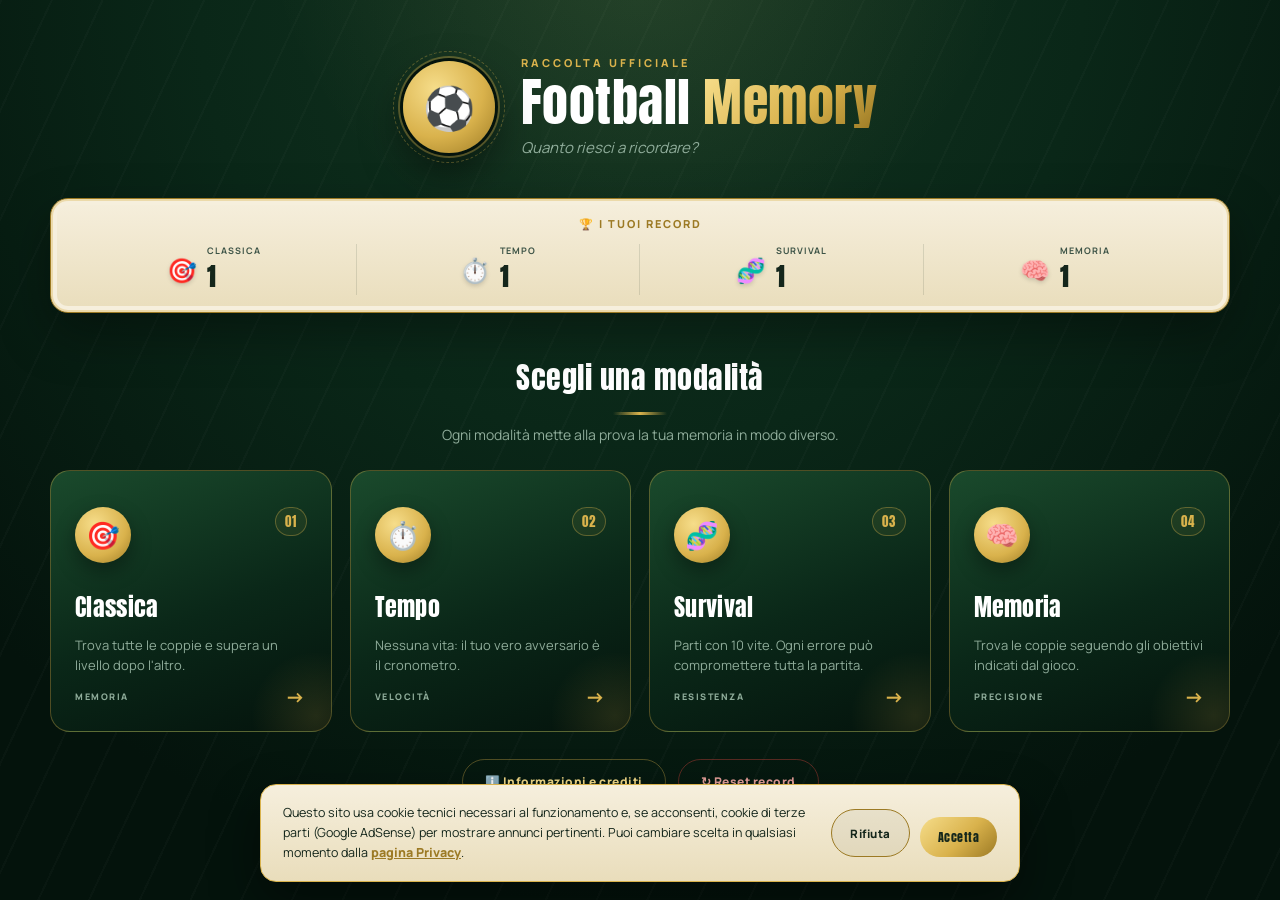
==== index.html @ 250397c4 "Add files via upload" ====
<!DOCTYPE html>
<html lang="it">

<head>

    <meta charset="UTF-8">

    <meta
        name="viewport"
        content="width=device-width, initial-scale=1.0"
    >

    <title>Football Memory</title>

    <link rel="preconnect" href="https://fonts.googleapis.com">
    <link rel="preconnect" href="https://fonts.gstatic.com" crossorigin>
    <link
        href="https://fonts.googleapis.com/css2?family=Anton&family=Manrope:wght@500;700;800&display=swap"
        rel="stylesheet"
    >

    <link
        rel="stylesheet"
        href="style.css"
    >

    <script async src="https://pagead2.googlesyndication.com/pagead/js/adsbygoogle.js?client=ca-pub-7676236050925365"
     crossorigin="anonymous"></script>

</head>


<body>


<!-- =========================
     HOME
========================= -->

<main id="home">

    <section class="home-container">


        <div class="game-logo">

            <div class="logo-ball">
                ⚽
            </div>

            <div>

                <span class="eyebrow">
                    Raccolta ufficiale
                </span>

                <h1>
                    Football
                    <span>Memory</span>
                </h1>

                <p>
                    Quanto riesci a ricordare?
                </p>

            </div>

        </div>


        <!-- RECORD -->

        <div class="records-panel">

            <div class="records-title">
                🏆 I TUOI RECORD
            </div>


            <div class="records-row">

                <div class="record-item">

                    <span>🎯</span>

                    <div>
                        <small>CLASSICA</small>
                        <strong id="classicRecord">1</strong>
                    </div>

                </div>


                <div class="record-item">

                    <span>⏱️</span>

                    <div>
                        <small>TEMPO</small>
                        <strong id="timeRecord">1</strong>
                    </div>

                </div>


                <div class="record-item">

                    <span>🧬</span>

                    <div>
                        <small>SURVIVAL</small>
                        <strong id="survivalRecord">1</strong>
                    </div>

                </div>


                <div class="record-item">

                    <span>🧠</span>

                    <div>
                        <small>MEMORIA</small>
                        <strong id="memoryRecord">1</strong>
                    </div>

                </div>

            </div>

        </div>


        <!-- MODALITÀ -->

        <div class="section-heading">

            <h2>
                Scegli una modalità
            </h2>

            <p>
                Ogni modalità mette alla prova la tua memoria in modo diverso.
            </p>

        </div>


        <div class="modes-grid">


            <button
                class="mode-card"
                data-mode="classic"
            >

                <div class="mode-card-top">

                    <div class="mode-icon">
                        🎯
                    </div>

                    <span>
                        01
                    </span>

                </div>

                <h3>
                    Classica
                </h3>

                <p>
                    Trova tutte le coppie e supera un livello dopo l'altro.
                </p>

                <div class="mode-card-bottom">

                    <span>
                        MEMORIA
                    </span>

                    <span>
                        →
                    </span>

                </div>

            </button>


            <button
                class="mode-card"
                data-mode="time"
            >

                <div class="mode-card-top">

                    <div class="mode-icon">
                        ⏱️
                    </div>

                    <span>
                        02
                    </span>

                </div>

                <h3>
                    Tempo
                </h3>

                <p>
                    Nessuna vita: il tuo vero avversario è il cronometro.
                </p>

                <div class="mode-card-bottom">

                    <span>
                        VELOCITÀ
                    </span>

                    <span>
                        →
                    </span>

                </div>

            </button>


            <button
                class="mode-card"
                data-mode="survival"
            >

                <div class="mode-card-top">

                    <div class="mode-icon">
                        🧬
                    </div>

                    <span>
                        03
                    </span>

                </div>

                <h3>
                    Survival
                </h3>

                <p>
                    Parti con 10 vite. Ogni errore può compromettere tutta la partita.
                </p>

                <div class="mode-card-bottom">

                    <span>
                        RESISTENZA
                    </span>

                    <span>
                        →
                    </span>

                </div>

            </button>


            <button
                class="mode-card"
                data-mode="memory"
            >

                <div class="mode-card-top">

                    <div class="mode-icon">
                        🧠
                    </div>

                    <span>
                        04
                    </span>

                </div>

                <h3>
                    Memoria
                </h3>

                <p>
                    Trova le coppie seguendo gli obiettivi indicati dal gioco.
                </p>

                <div class="mode-card-bottom">

                    <span>
                        PRECISIONE
                    </span>

                    <span>
                        →
                    </span>

                </div>

            </button>


        </div>


        <div class="home-actions">

            <button
                id="creditsButton"
                class="secondary-button"
            >
                ℹ️ Informazioni e crediti
            </button>


            <button
                id="resetButton"
                class="secondary-button danger-button"
            >
                ↻ Reset record
            </button>

        </div>


        <div class="home-footer">

            ⚽ Football Memory
            <span>•</span>
            Allena la tua memoria
            <span>•</span>
            <a href="privacy.html">Privacy e cookie</a>

        </div>


    </section>

</main>



<!-- =========================
     GIOCO
========================= -->

<main
    id="game"
    class="hidden"
>


    <div class="game-topbar">


        <button
            id="backButton"
            class="back-button"
        >
            ← Menu
        </button>


        <div class="current-mode">

            <span id="currentModeIcon">
                🎯
            </span>

            <div>

                <small>
                    MODALITÀ
                </small>

                <strong id="currentModeName">
                    Classica
                </strong>

            </div>

        </div>


        <div class="game-level">

            <small>
                LIVELLO
            </small>

            <strong id="level">
                1
            </strong>

        </div>


        <div class="game-score">

            <small>
                PUNTEGGIO
            </small>

            <strong id="score">
                0
            </strong>

        </div>


    </div>



    <!-- INFORMAZIONI -->

    <div class="game-info">


        <div
            id="livesInfo"
            class="game-stat"
        >

            <span>
                ❤️
            </span>

            <div>

                <small>
                    VITE
                </small>

                <strong id="lives">
                    5
                </strong>

            </div>

        </div>


        <div
            id="timerInfo"
            class="game-stat"
        >

            <span>
                ⏱️
            </span>

            <div>

                <small>
                    TEMPO
                </small>

                <strong id="timer">
                    45
                </strong>

            </div>

        </div>


        <div class="game-stat">

            <span>
                🧠
            </span>

            <div>

                <small>
                    COPPIE
                </small>

                <strong>

                    <span id="pairs">
                        0
                    </span>

                    /

                    <span id="totalPairs">
                        2
                    </span>

                </strong>

            </div>

        </div>


        <div class="game-stat">

            <span>
                🔥
            </span>

            <div>

                <small>
                    COMBO
                </small>

                <strong id="combo">
                    0
                </strong>

            </div>

        </div>


    </div>



    <!-- OBIETTIVO MEMORIA -->

    <div
        id="memoryGoal"
        class="memory-goal hidden"
    >

        <span>
            🎯
        </span>

        <div>

            <small>
                PROSSIMO OBIETTIVO
            </small>

            <strong id="goalText">
                Lionel Messi
            </strong>

        </div>

    </div>



    <!-- MESSAGGIO -->

    <div id="message"></div>



    <!-- COUNTDOWN -->

    <div
        id="levelOverlay"
        class="level-countdown hidden"
    >

        <span>
            👀 Memorizza le carte
        </span>

        <strong id="memorizeTimer">
            3
        </strong>

    </div>



    <!-- TAVOLO -->

    <div id="gameBoard"></div>


</main>



<!-- =========================
     MODALE MODALITÀ
========================= -->

<div
    id="modeModal"
    class="modal hidden"
>

    <div class="modal-box">


        <button
            id="closeModal"
            class="close-button"
        >
            ×
        </button>


        <div
            id="modalIcon"
            class="modal-icon"
        >
            🎯
        </div>


        <span class="modal-label">
            MODALITÀ DI GIOCO
        </span>


        <h2 id="modalTitle">
            Modalità Classica
        </h2>


        <p id="modalDescription"></p>


        <div
            id="modalRules"
            class="modal-rules"
        ></div>


        <button
            id="modalPlay"
            class="main-button"
        >
            GIOCA →
        </button>


    </div>

</div>



<!-- =========================
     CREDITI
========================= -->

<div
    id="creditsModal"
    class="modal hidden"
>

    <div class="modal-box">


        <button
            id="closeCredits"
            class="close-button"
        >
            ×
        </button>


        <div class="modal-icon">
            ⚽
        </div>


        <span class="modal-label">
            INFORMAZIONI E CREDITI
        </span>


        <h2>
            Football Memory
        </h2>


        <p>
            Un gioco di memoria dedicato al mondo del calcio.
        </p>


        <div class="credits-list">

            <div>
                🃏
                <span>
                    Trova le coppie e supera i livelli.
                </span>
            </div>

            <div>
                🏆
                <span>
                    I record vengono salvati nel browser.
                </span>
            </div>

            <div>
                🖼️
                <span>
                    Le immagini dei calciatori provengono da Wikimedia Commons.
                </span>
            </div>

            <div>
                📜
                <span>
                    Ogni immagine deve essere utilizzata rispettando la relativa licenza.
                </span>
            </div>

        </div>


        <button
            id="closeCreditsButton"
            class="secondary-button"
        >
            CHIUDI
        </button>


        <button
            id="openPhotoCredits"
            class="secondary-button"
        >
            📋 Fonti e licenze delle foto
        </button>


    </div>

</div>



<!-- =========================
     FONTI IMMAGINI
========================= -->

<div
    id="photoCreditsModal"
    class="modal hidden"
>

    <div class="modal-box photo-credits-box">


        <button
            id="closePhotoCredits"
            class="close-button"
        >
            ×
        </button>


        <div class="modal-icon">
            🖼️
        </div>


        <span class="modal-label">
            FONTI E LICENZE
        </span>


        <h2>
            Crediti fotografici
        </h2>


        <p id="photoCreditsSummary">
            Elenco di autore e licenza per ciascuna foto utilizzata.
        </p>


        <div
            id="photoCreditsList"
            class="photo-credits-list"
        ></div>


    </div>

</div>



<!-- =========================
     GAME OVER
========================= -->

<div
    id="gameOver"
    class="modal hidden"
>

    <div class="game-over-box">


        <div class="game-over-icon">
            💀
        </div>


        <span class="game-over-label">
            PARTITA TERMINATA
        </span>


        <h2>
            GAME OVER
        </h2>


        <p>
            Sei arrivato al livello
        </p>


        <strong id="finalLevel">
            1
        </strong>


        <div class="final-stats">

            <div>

                <span>
                    ⭐ Punteggio
                </span>

                <strong id="finalScore">
                    0
                </strong>

            </div>


            <div>

                <span>
                    🏆 Record
                </span>

                <strong id="finalRecord">
                    1
                </strong>

            </div>

        </div>


        <button
            id="retryButton"
            class="main-button"
        >
            ↻ RIPROVA
        </button>


        <button
            id="menuButton"
            class="secondary-button"
        >
            ← MENU PRINCIPALE
        </button>


    </div>

</div>



<!-- =========================
     BANNER COOKIE
========================= -->

<div
    id="cookieBanner"
    class="cookie-banner hidden"
>

    <div class="cookie-banner-box">

        <p>

            Questo sito usa cookie tecnici necessari al funzionamento
            e, se acconsenti, cookie di terze parti (Google AdSense)
            per mostrare annunci pertinenti. Puoi cambiare scelta in
            qualsiasi momento dalla
            <a href="privacy.html">pagina Privacy</a>.

        </p>

        <div class="cookie-banner-actions">

            <button
                id="cookieReject"
                class="secondary-button"
            >
                Rifiuta
            </button>

            <button
                id="cookieAccept"
                class="main-button"
            >
                Accetta
            </button>

        </div>

    </div>

</div>



<script src="photo-credits.js"></script>
<script src="cookie-consent.js"></script>
<script src="script.js"></script>

</body>

</html>
---- style.css ----
* {
    box-sizing: border-box;
    margin: 0;
    padding: 0;
}


:root {

    --pitch-black: #04130c;
    --pitch: #0a2718;
    --pitch-light: #123420;
    --pitch-lighter: #1a4a2c;

    --gold: #d9b24c;
    --gold-bright: #f6dd8a;
    --gold-deep: #9c7a24;
    --gold-line: rgba(217, 178, 76, 0.35);

    --cream: #f6efdd;
    --cream-dark: #e9ddbb;
    --cream-line: rgba(20, 38, 27, 0.12);

    --ink: #14261b;
    --ink-soft: #3c5346;

    --white: #ffffff;
    --red: #d3453c;
    --red-line: rgba(211, 69, 60, 0.4);

    --muted: #8fac9a;

}


html {
    min-height: 100%;
}


body {

    min-height: 100vh;

    font-family: 'Manrope', Arial, Helvetica, sans-serif;

    background:
        radial-gradient(
            circle at 50% -12%,
            rgba(246, 221, 138, 0.10) 0%,
            transparent 32%
        ),
        repeating-linear-gradient(
            115deg,
            rgba(255, 255, 255, 0.018) 0px,
            rgba(255, 255, 255, 0.018) 2px,
            transparent 2px,
            transparent 46px
        ),
        radial-gradient(
            circle at 50% 0%,
            var(--pitch-light) 0%,
            var(--pitch) 40%,
            var(--pitch-black) 82%
        );

    color: var(--white);

}


button {

    border: none;

    font-family: inherit;

    cursor: pointer;

}


.hidden {
    display: none !important;
}


h1, h2, h3 {
    font-family: 'Anton', 'Manrope', sans-serif;
    font-weight: 400;
}



/* =========================
   HOME
========================= */

#home {

    min-height: 100vh;

    position: relative;

    overflow: hidden;

}


.home-container {

    position: relative;

    z-index: 1;

    width: min(1180px, 94%);

    margin: auto;

    padding: 55px 0 35px;

}


/* LOGO */

.game-logo {

    display: flex;

    justify-content: center;

    align-items: center;

    gap: 26px;

    margin-bottom: 40px;

}


.logo-ball {

    position: relative;

    width: 92px;

    height: 92px;

    display: flex;

    justify-content: center;

    align-items: center;

    font-size: 42px;

    flex-shrink: 0;

    background:
        radial-gradient(
            circle at 35% 30%,
            var(--gold-bright),
            var(--gold) 55%,
            var(--gold-deep) 100%
        );

    border-radius: 50%;

    box-shadow:
        0 0 0 3px var(--pitch-black),
        0 0 0 5px var(--gold-line),
        0 18px 40px rgba(0, 0, 0, 0.5);

}


.logo-ball::before {

    content: "";

    position: absolute;

    inset: -10px;

    border-radius: 50%;

    border: 1.5px dashed var(--gold-line);

    animation: rosette-spin 26s linear infinite;

}


@media (prefers-reduced-motion: reduce) {

    .logo-ball::before {
        animation: none;
    }

}


@keyframes rosette-spin {

    from {
        transform: rotate(0deg);
    }

    to {
        transform: rotate(360deg);
    }

}


.eyebrow {

    display: block;

    color: var(--gold);

    font-size: 11px;

    font-weight: 800;

    letter-spacing: 3px;

    text-transform: uppercase;

    margin-bottom: 6px;

}


.game-logo h1 {

    font-size: 52px;

    line-height: 1;

    letter-spacing: 0.5px;

    color: var(--white);

}


.game-logo h1 span {

    display: inline-block;

    background:
        linear-gradient(
            135deg,
            var(--gold-bright),
            var(--gold) 60%,
            var(--gold-deep)
        );

    -webkit-background-clip: text;

    background-clip: text;

    color: transparent;

}


.game-logo p {

    margin-top: 9px;

    color: var(--muted);

    font-size: 15px;

    font-style: italic;

}



/* =========================
   RECORD
========================= */

.records-panel {

    position: relative;

    background:
        linear-gradient(
            180deg,
            var(--cream) 0%,
            var(--cream-dark) 100%
        );

    border-radius: 18px;

    padding: 17px 22px;

    margin-bottom: 42px;

    box-shadow:
        0 20px 50px rgba(0, 0, 0, 0.35),
        inset 0 0 0 2px var(--gold-line),
        inset 0 0 0 6px var(--cream);

    border: 1px solid var(--gold-deep);

}


.records-title {

    color: var(--gold-deep);

    font-size: 11px;

    font-weight: 800;

    letter-spacing: 2px;

    text-align: center;

    margin-bottom: 13px;

}


.records-row {

    display: grid;

    grid-template-columns:
        repeat(4, 1fr);

}


.record-item {

    display: flex;

    justify-content: center;

    align-items: center;

    gap: 10px;

    border-right:
        1.5px solid var(--cream-line);

}


.record-item:last-child {
    border-right: none;
}


.record-item > span {

    font-size: 24px;

    filter: drop-shadow(0 2px 2px rgba(0, 0, 0, 0.15));

}


.record-item small {

    display: block;

    color: var(--ink-soft);

    font-size: 9px;

    font-weight: 700;

    letter-spacing: 1px;

    margin-bottom: 2px;

}


.record-item strong {

    font-family: 'Anton', sans-serif;

    color: var(--ink);

    font-size: 24px;

}



/* =========================
   TITOLI
========================= */

.section-heading {

    text-align: center;

    margin-bottom: 26px;

}


.section-heading h2 {

    font-size: 30px;

    margin-bottom: 10px;

    letter-spacing: 0.5px;

}


.section-heading h2::after {

    content: "";

    display: block;

    width: 54px;

    height: 3px;

    margin: 12px auto 0;

    background:
        linear-gradient(
            90deg,
            transparent,
            var(--gold),
            transparent
        );

}


.section-heading p {

    color: var(--muted);

    font-size: 14px;

}



/* =========================
   MODALITÀ
========================= */

.modes-grid {

    display: grid;

    grid-template-columns:
        repeat(4, 1fr);

    gap: 18px;

}


.mode-card {

    position: relative;

    min-height: 262px;

    padding: 24px;

    text-align: left;

    color: white;

    background:
        linear-gradient(
            160deg,
            var(--pitch-lighter) 0%,
            var(--pitch) 55%,
            var(--pitch-black) 100%
        );

    border: 1px solid var(--gold-line);

    border-radius: 20px;

    transition:
        transform 0.3s ease,
        border-color 0.3s ease,
        box-shadow 0.3s ease;

    overflow: hidden;

}


.mode-card::before {

    content: "";

    position: absolute;

    inset: 0;

    background:
        linear-gradient(
            115deg,
            transparent 40%,
            rgba(246, 221, 138, 0.16) 48%,
            rgba(246, 221, 138, 0.28) 50%,
            rgba(246, 221, 138, 0.16) 52%,
            transparent 60%
        );

    transform: translateX(-140%);

    transition: transform 0.7s ease;

    pointer-events: none;

}


.mode-card:hover::before {

    transform: translateX(140%);

}


.mode-card::after {

    content: "";

    position: absolute;

    width: 130px;

    height: 130px;

    right: -50px;

    bottom: -50px;

    border-radius: 50%;

    background:
        radial-gradient(
            circle,
            rgba(217, 178, 76, 0.14),
            transparent 70%
        );

}


.mode-card:hover {

    transform:
        translateY(-7px);

    border-color: var(--gold);

    box-shadow:
        0 24px 50px rgba(0, 0, 0, 0.45),
        0 0 0 1px var(--gold-line);

}


.mode-card-top {

    display: flex;

    justify-content: space-between;

    align-items: flex-start;

    margin-bottom: 26px;

}


.mode-icon {

    width: 56px;

    height: 56px;

    display: flex;

    justify-content: center;

    align-items: center;

    border-radius: 50%;

    font-size: 27px;

    background:
        radial-gradient(
            circle at 35% 30%,
            var(--gold-bright),
            var(--gold) 60%,
            var(--gold-deep) 100%
        );

    box-shadow:
        0 8px 20px rgba(0, 0, 0, 0.35);

}


.mode-card-top > span {

    font-family: 'Anton', sans-serif;

    color: var(--gold);

    font-size: 13px;

    letter-spacing: 1px;

    padding: 4px 9px;

    border: 1px solid var(--gold-line);

    border-radius: 20px;

    background: rgba(217, 178, 76, 0.08);

}


.mode-card h3 {

    font-size: 24px;

    margin-bottom: 10px;

    letter-spacing: 0.3px;

}


.mode-card p {

    color: var(--muted);

    font-size: 13px;

    line-height: 1.55;

    min-height: 61px;

}


.mode-card-bottom {

    position: absolute;

    left: 24px;

    right: 24px;

    bottom: 21px;

    display: flex;

    justify-content: space-between;

    align-items: center;

    color: var(--muted);

    font-size: 9px;

    font-weight: 800;

    letter-spacing: 1.5px;

}


.mode-card-bottom span:last-child {

    color: var(--gold);

    font-size: 20px;

    transition: transform 0.3s ease;

}


.mode-card:hover .mode-card-bottom span:last-child {

    transform: translateX(4px);

}



/* =========================
   AZIONI HOME
========================= */

.home-actions {

    display: flex;

    justify-content: center;

    gap: 12px;

    margin-top: 27px;

}


.secondary-button {

    padding: 13px 22px;

    background: transparent;

    color: var(--gold-bright);

    border: 1.5px solid var(--gold-line);

    border-radius: 30px;

    font-size: 12px;

    font-weight: 800;

    letter-spacing: 0.5px;

    transition: 0.2s;

}


.secondary-button:hover {

    background: rgba(217, 178, 76, 0.1);

    border-color: var(--gold);

    transform: translateY(-2px);

}


.modal-box .secondary-button {

    color: var(--ink);

    border-color: var(--gold-deep);

    background: rgba(20, 38, 27, 0.05);

}


.modal-box .secondary-button:hover {

    background: rgba(20, 38, 27, 0.1);

    border-color: var(--ink);

}


.danger-button {

    color: #e8a19b;

    border-color: var(--red-line);

}


.danger-button:hover {

    background: rgba(211, 69, 60, 0.1);

    border-color: var(--red);

}


.home-footer {

    display: flex;

    justify-content: center;

    align-items: center;

    gap: 10px;

    margin-top: 38px;

    color: var(--muted);

    font-size: 11px;

    letter-spacing: 0.5px;

}



/* =========================
   GIOCO
========================= */

#game {

    width: min(1440px, 96%);

    margin: auto;

    padding: 24px 0 45px;

}



/* TOPBAR */

.game-topbar {

    display: grid;

    grid-template-columns:
        1fr 1.4fr 0.7fr 1fr;

    align-items: center;

    gap: 20px;

    padding: 16px 22px;

    background:
        linear-gradient(
            160deg,
            var(--pitch-lighter),
            var(--pitch-black)
        );

    border: 1px solid var(--gold-line);

    border-radius: 16px;

}


.back-button {

    width: 105px;

    padding: 11px 14px;

    background: transparent;

    color: var(--gold-bright);

    border:
        1.5px solid var(--gold-line);

    border-radius: 30px;

    font-weight: 800;

    font-size: 12px;

    transition: 0.2s;

}


.back-button:hover {

    background: rgba(217, 178, 76, 0.1);

    border-color: var(--gold);

    transform: translateY(-2px);

}


.current-mode {

    display: flex;

    align-items: center;

    gap: 11px;

}


.current-mode > span {

    font-size: 26px;

}


.current-mode small,
.game-level small,
.game-score small {

    display: block;

    color: var(--muted);

    font-size: 9px;

    font-weight: 700;

    letter-spacing: 1.2px;

    margin-bottom: 3px;

}


.current-mode strong {

    font-size: 15px;

}


.game-level {

    text-align: center;

}


.game-level strong {

    font-family: 'Anton', sans-serif;

    color: var(--gold);

    font-size: 27px;

}


.game-score {

    text-align: right;

}


.game-score strong {

    font-family: 'Anton', sans-serif;

    font-size: 23px;

}



/* =========================
   INFO GIOCO
========================= */

.game-info {

    display: grid;

    grid-template-columns:
        repeat(4, 1fr);

    gap: 12px;

    margin: 18px 0;

}


.game-stat {

    display: flex;

    justify-content: center;

    align-items: center;

    gap: 11px;

    padding: 14px;

    background:
        linear-gradient(
            180deg,
            var(--cream),
            var(--cream-dark)
        );

    border-top: 3px solid var(--gold);

    border-radius: 4px 4px 12px 12px;

    box-shadow: 0 10px 24px rgba(0, 0, 0, 0.25);

}


.game-stat > span {

    font-size: 22px;

}


.game-stat small {

    display: block;

    color: var(--ink-soft);

    font-size: 8px;

    font-weight: 700;

    letter-spacing: 1px;

    margin-bottom: 3px;

}


.game-stat strong {

    font-family: 'Anton', sans-serif;

    color: var(--ink);

    font-size: 19px;

}



/* =========================
   OBIETTIVO MEMORIA
========================= */

.memory-goal {

    width: fit-content;

    min-width: 280px;

    margin: 0 auto 10px;

    display: flex;

    justify-content: center;

    align-items: center;

    gap: 12px;

    padding: 11px 22px;

    background:
        linear-gradient(
            135deg,
            var(--gold-bright),
            var(--gold) 60%,
            var(--gold-deep)
        );

    border-radius: 30px;

    box-shadow: 0 10px 26px rgba(217, 178, 76, 0.25);

}


.memory-goal > span {

    font-size: 21px;

}


.memory-goal small {

    display: block;

    color: rgba(20, 38, 27, 0.65);

    font-size: 8px;

    font-weight: 800;

    letter-spacing: 1px;

}


.memory-goal strong {

    font-family: 'Anton', sans-serif;

    font-size: 15px;

    color: var(--ink);

}



/* =========================
   MESSAGGIO
========================= */

#message {

    min-height: 26px;

    text-align: center;

    color: var(--gold-bright);

    font-size: 13px;

    font-weight: 800;

    letter-spacing: 0.3px;

    padding: 5px;

}



/* =========================
   COUNTDOWN
========================= */

.level-countdown {

    width: fit-content;

    margin: 2px auto 14px;

    display: flex;

    justify-content: center;

    align-items: center;

    gap: 11px;

    padding: 8px 18px;

    background: var(--pitch-black);

    border: 1.5px solid var(--gold-line);

    border-radius: 30px;

    box-shadow:
        0 10px 24px rgba(0, 0, 0, 0.35);

    font-size: 11px;

    font-weight: 700;

    color: var(--muted);

    letter-spacing: 0.3px;

}


.level-countdown strong {

    width: 25px;

    height: 25px;

    display: flex;

    justify-content: center;

    align-items: center;

    border-radius: 50%;

    background:
        radial-gradient(
            circle at 35% 30%,
            var(--gold-bright),
            var(--gold)
        );

    color: var(--ink);

    font-family: 'Anton', sans-serif;

    font-size: 13px;

}



/* =========================
   TAVOLO — PAGINA ALBUM
========================= */

#gameBoard {

    display: grid;

    grid-template-columns: repeat(auto-fit, minmax(108px, 1fr));

    justify-content: center;

    align-items: center;

    gap: 14px;

    width: 100%;

    max-width: 1160px;

    margin: 0 auto;

    padding: 26px 22px;

    background:
        linear-gradient(
            180deg,
            var(--cream) 0%,
            var(--cream-dark) 100%
        );

    border-radius: 20px;

    box-shadow:
        0 25px 60px rgba(0, 0, 0, 0.4),
        inset 0 0 0 2px var(--gold-line);

    background-image:
        linear-gradient(
            180deg,
            var(--cream) 0%,
            var(--cream-dark) 100%
        ),
        repeating-linear-gradient(
            0deg,
            var(--cream-line) 0px,
            var(--cream-line) 1px,
            transparent 1px,
            transparent 42px
        ),
        repeating-linear-gradient(
            90deg,
            var(--cream-line) 0px,
            var(--cream-line) 1px,
            transparent 1px,
            transparent 42px
        );

}



/* =========================
   CARTE — FIGURINE
========================= */

.card {

    width: 100%;

    max-width: 136px;

    aspect-ratio: 1 / 1;

    height: auto;

    justify-self: center;

    perspective: 1200px;

    cursor: pointer;

}


.card-inner {

    position: relative;

    width: 100%;

    height: 100%;

    transform-style: preserve-3d;

    transition:
        transform 0.5s
        cubic-bezier(0.4, 0.2, 0.2, 1);

}


.card.flipped .card-inner,
.card.matched .card-inner {

    transform:
        rotateY(180deg);

}


.card-front,
.card-back {

    position: absolute;

    inset: 0;

    backface-visibility: hidden;

    -webkit-backface-visibility: hidden;

    border-radius: 13px;

}



/* FRONTE — STEMMA UFFICIALE */

.card-front {

    display: flex;

    justify-content: center;

    align-items: center;

    background:
        radial-gradient(
            circle at 50% 42%,
            var(--pitch-lighter) 0%,
            var(--pitch) 55%,
            var(--pitch-black) 100%
        );

    border: 2.5px solid var(--gold);

    box-shadow:
        0 10px 22px rgba(0, 0, 0, 0.4),
        inset 0 0 18px rgba(0, 0, 0, 0.45);

    overflow: hidden;

}


.card-front::before {

    content: "";

    position: absolute;

    inset: 0;

    background:
        linear-gradient(
            115deg,
            transparent 35%,
            rgba(246, 221, 138, 0.22) 48%,
            rgba(246, 221, 138, 0.38) 50%,
            rgba(246, 221, 138, 0.22) 52%,
            transparent 65%
        );

    transform: translateX(-150%);

    transition: transform 0.6s ease;

    z-index: 1;

}


.card:hover .card-front::before {

    transform: translateX(150%);

}


.card-front::after {

    content: "";

    position: absolute;

    width: 82%;

    height: 82%;

    border-radius: 50%;

    border: 1.5px solid var(--gold-line);

}


.card-front-emblem {

    position: relative;

    z-index: 1;

    width: 64%;

    height: 64%;

    display: flex;

    justify-content: center;

    align-items: center;

    font-size: 54%;

    border-radius: 50%;

    background:
        radial-gradient(
            circle at 35% 30%,
            var(--gold-bright),
            var(--gold) 60%,
            var(--gold-deep) 100%
        );

    box-shadow:
        0 0 0 3px var(--pitch-black),
        0 0 0 4.5px var(--gold-line),
        0 8px 18px rgba(0, 0, 0, 0.4);

}


.card:hover .card-front {

    border-color: var(--gold-bright);

    transform: translateY(-3px);

}



/* RETRO — FIGURINA RIVELATA */

.card-back {

    transform:
        rotateY(180deg);

    background: var(--ink);

    border: 2.5px solid var(--gold);

    box-shadow:
        0 12px 26px rgba(0, 0, 0, 0.4),
        inset 0 0 0 2px rgba(4, 19, 12, 0.35);

    overflow: hidden;

}


.card-back::before {

    content: "";

    position: absolute;

    inset: 0;

    z-index: 2;

    background:
        linear-gradient(
            115deg,
            transparent 40%,
            rgba(246, 221, 138, 0.14) 48%,
            rgba(246, 221, 138, 0.24) 50%,
            rgba(246, 221, 138, 0.14) 52%,
            transparent 60%
        );

    transform: translateX(-150%);

    transition: transform 0.7s ease;

    pointer-events: none;

}


.card:hover .card-back::before {

    transform: translateX(150%);

}


.card-number {

    position: absolute;

    top: 6px;

    left: 6px;

    z-index: 3;

    font-family: 'Anton', sans-serif;

    font-size: 9px;

    letter-spacing: 0.5px;

    color: var(--ink);

    background:
        linear-gradient(
            135deg,
            var(--gold-bright),
            var(--gold)
        );

    padding: 2px 7px;

    border-radius: 20px;

    box-shadow: 0 3px 8px rgba(0, 0, 0, 0.35);

}


.card-photo {

    position: absolute;

    inset: 0;

    overflow: hidden;

    background:
        linear-gradient(
            180deg,
            #2a2a2a,
            #111
        );

}


.card-photo img {

    width: 100%;

    height: 100%;

    object-fit: cover;

    object-position: center 15%;

    display: block;

}


.card-caption {

    position: absolute;

    left: 0;

    right: 0;

    bottom: 0;

    z-index: 3;

    padding: 22px 7px 7px;

    background:
        linear-gradient(
            180deg,
            transparent,
            rgba(4, 19, 12, 0.35) 40%,
            rgba(4, 19, 12, 0.94) 100%
        );

}


.card-caption span {

    display: block;

    width: 100%;

    overflow: hidden;

    white-space: nowrap;

    text-overflow: ellipsis;

    text-align: center;

    color: var(--white);

    font-size: 9.5px;

    font-weight: 800;

    letter-spacing: 0.2px;

    text-shadow: 0 2px 5px rgba(0, 0, 0, 0.6);

}


.card.matched .card-back {

    border-color: var(--gold-bright);

    box-shadow:
        0 0 0 3px rgba(246, 221, 138, 0.35),
        0 0 26px rgba(217, 178, 76, 0.55);

}


.card.matched .card-inner {

    animation: matched-pop 0.5s ease;

}


@keyframes matched-pop {

    0% {
        transform: rotateY(180deg) scale(1);
    }

    45% {
        transform: rotateY(180deg) scale(1.08);
    }

    100% {
        transform: rotateY(180deg) scale(1);
    }

}


@media (prefers-reduced-motion: reduce) {

    .card.matched .card-inner {
        animation: none;
    }

    .card-front::before,
    .mode-card::before {
        transition: none;
    }

}



/* =========================
   MODALI
========================= */

.modal {

    position: fixed;

    inset: 0;

    z-index: 1000;

    display: flex;

    justify-content: center;

    align-items: center;

    padding: 20px;

    background:
        rgba(4, 19, 12, 0.82);

    backdrop-filter:
        blur(8px);

}


.modal-box {

    position: relative;

    width: min(480px, 100%);

    padding: 36px;

    text-align: center;

    background:
        linear-gradient(
            180deg,
            var(--cream),
            var(--cream-dark)
        );

    color: var(--ink);

    border:
        1.5px solid var(--gold);

    border-radius: 22px;

    box-shadow:
        0 30px 90px
        rgba(0, 0, 0, 0.55),
        inset 0 0 0 6px var(--cream);

}


.close-button {

    position: absolute;

    top: 14px;

    right: 15px;

    width: 32px;

    height: 32px;

    border-radius: 50%;

    background: var(--ink);

    color: var(--gold-bright);

    font-size: 20px;

}


.close-button:hover {

    background: var(--pitch-black);

}


.modal-icon {

    font-size: 52px;

    margin-bottom: 12px;

}


.modal-label {

    display: block;

    color: var(--gold-deep);

    font-size: 9px;

    font-weight: 800;

    letter-spacing: 2px;

    margin-bottom: 8px;

}


.modal-box h2 {

    font-size: 28px;

    margin-bottom: 10px;

    color: var(--ink);

}


.modal-box > p {

    color: var(--ink-soft);

    font-size: 14px;

    line-height: 1.6;

    margin-bottom: 20px;

}


.modal-rules {

    text-align: left;

    margin: 20px 0;

}


.modal-rules p {

    padding: 11px 13px;

    margin: 7px 0;

    color: var(--ink);

    background: rgba(20, 38, 27, 0.05);

    border-left: 3px solid var(--gold);

    border-radius: 4px;

    font-size: 13px;

    font-weight: 600;

}


.main-button {

    width: 100%;

    padding: 16px;

    margin-top: 8px;

    border-radius: 30px;

    background:
        linear-gradient(
            135deg,
            var(--gold-bright),
            var(--gold) 55%,
            var(--gold-deep)
        );

    color: var(--ink);

    font-family: 'Anton', sans-serif;

    font-size: 15px;

    letter-spacing: 0.5px;

    transition: 0.2s;

}


.main-button:hover {

    transform: translateY(-2px);

    box-shadow:
        0 12px 28px
        rgba(217, 178, 76, 0.4);

}



/* =========================
   CREDITI
========================= */

.credits-list {

    margin: 20px 0;

    text-align: left;

}


.credits-list div {

    display: flex;

    align-items: center;

    gap: 12px;

    padding: 12px;

    margin: 7px 0;

    background: rgba(20, 38, 27, 0.05);

    border-radius: 10px;

    color: var(--ink);

    font-size: 13px;

    font-weight: 600;

}



/* =========================
   FONTI IMMAGINI
========================= */

.photo-credits-box {

    width: min(640px, 100%);

}


.photo-credits-summary-bar {

    display: flex;

    justify-content: center;

    gap: 8px;

    margin-bottom: 14px;

    flex-wrap: wrap;

}


.photo-credits-count {

    font-size: 10px;

    font-weight: 800;

    letter-spacing: 0.3px;

    padding: 5px 12px;

    border-radius: 20px;

}


.photo-credits-count.ok {

    background: rgba(20, 38, 27, 0.08);

    color: var(--ink);

}


.photo-credits-count.missing {

    background: rgba(211, 69, 60, 0.12);

    color: #a8302a;

}


.photo-credits-list {

    max-height: 46vh;

    overflow-y: auto;

    text-align: left;

    display: flex;

    flex-direction: column;

    gap: 8px;

    padding-right: 6px;

    margin-top: 4px;

}


.photo-credit-row {

    padding: 10px 13px;

    background: rgba(20, 38, 27, 0.05);

    border-left: 3px solid var(--gold);

    border-radius: 4px;

}


.photo-credit-row.missing {

    border-left-color: var(--red);

    background: rgba(211, 69, 60, 0.06);

}


.photo-credit-top {

    display: flex;

    justify-content: space-between;

    align-items: center;

    gap: 8px;

    margin-bottom: 4px;

}


.photo-credit-name {

    font-weight: 800;

    color: var(--ink);

    font-size: 13px;

}


.photo-credit-badge {

    flex-shrink: 0;

    font-size: 8.5px;

    font-weight: 800;

    letter-spacing: 0.3px;

    padding: 3px 8px;

    border-radius: 20px;

    background: var(--gold);

    color: var(--ink);

    white-space: nowrap;

}


.photo-credit-badge.missing {

    background: var(--red);

    color: #fff;

}


.photo-credit-meta {

    font-size: 11px;

    color: var(--ink-soft);

    line-height: 1.5;

}


.photo-credit-note {

    margin-top: 4px;

    font-size: 10.5px;

    font-style: italic;

    color: #a8302a;

}



/* =========================
   GAME OVER
========================= */

.game-over-box {

    width: min(430px, 100%);

    padding: 40px;

    text-align: center;

    background:
        linear-gradient(
            180deg,
            var(--cream),
            var(--cream-dark)
        );

    color: var(--ink);

    border:
        1.5px solid var(--gold);

    border-radius: 22px;

}


.game-over-icon {

    font-size: 52px;

    margin-bottom: 8px;

}


.game-over-label {

    color: var(--gold-deep);

    font-size: 9px;

    letter-spacing: 2px;

    font-weight: 800;

}


.game-over-box h2 {

    font-size: 36px;

    margin: 8px 0 10px;

    color: var(--ink);

}


.game-over-box > p {

    color: var(--ink-soft);

    font-size: 13px;

}


#finalLevel {

    display: block;

    font-family: 'Anton', sans-serif;

    background:
        linear-gradient(
            135deg,
            var(--gold-bright),
            var(--gold-deep)
        );

    -webkit-background-clip: text;

    background-clip: text;

    color: transparent;

    font-size: 58px;

    margin: 3px 0 18px;

}


.final-stats {

    display: grid;

    grid-template-columns: 1fr 1fr;

    gap: 10px;

    margin-bottom: 18px;

}


.final-stats div {

    padding: 14px;

    background: rgba(20, 38, 27, 0.05);

    border-top: 3px solid var(--gold);

    border-radius: 4px 4px 10px 10px;

}


.final-stats span {

    display: block;

    color: var(--ink-soft);

    font-size: 10px;

    font-weight: 700;

    margin-bottom: 5px;

}


.final-stats strong {

    font-family: 'Anton', sans-serif;

    font-size: 19px;

    color: var(--ink);

}



/* =========================
   DESKTOP GRANDE
========================= */

@media (min-width: 1500px) {

    #gameBoard {
        max-width: 1340px;
        grid-template-columns: repeat(auto-fit, minmax(118px, 1fr));
        gap: 16px;
    }

    .card {
        max-width: 150px;
    }
}



/* =========================
   TABLET
========================= */

@media (max-width: 1050px) {

    .modes-grid {

        grid-template-columns:
            repeat(2, 1fr);

    }


    .game-topbar {

        grid-template-columns:
            1fr 1fr 0.7fr 0.8fr;

    }


    #gameBoard {
        grid-template-columns: repeat(auto-fit, minmax(98px, 1fr));
        gap: 12px;
        padding: 20px 16px;
    }

    .card {
        max-width: 124px;
    }

}



/* =========================
   MOBILE
========================= */

@media (max-width: 650px) {

    .home-container {

        padding-top: 30px;

    }


    .game-logo {

        gap: 14px;

    }


    .logo-ball {

        width: 66px;

        height: 66px;

        font-size: 30px;

    }


    .game-logo h1 {

        font-size: 33px;

    }


    .eyebrow {

        font-size: 9px;

        letter-spacing: 2px;

    }


    .game-logo p {

        font-size: 12px;

    }


    .records-row {

        grid-template-columns:
            repeat(2, 1fr);

        row-gap: 14px;

    }


    .record-item:nth-child(2) {

        border-right: none;

    }


    .record-item:nth-child(3) {

        border-right: 1.5px solid var(--cream-line);

    }


    .modes-grid {

        grid-template-columns:
            1fr;

    }


    .mode-card {

        min-height: 216px;

    }


    .home-actions {

        flex-direction: column;

    }


    .game-topbar {

        grid-template-columns:
            1fr 1fr;

        gap: 12px;

        padding: 14px 16px;

    }


    .current-mode {

        order: 2;

        justify-content: flex-end;

    }


    .game-level {

        order: 3;

        text-align: left;

    }


    .game-score {

        order: 4;

    }


    .back-button {

        order: 1;

        width: auto;

    }


    .game-info {

        grid-template-columns:
            repeat(2, 1fr);

    }


    #gameBoard {
        grid-template-columns: repeat(auto-fit, minmax(78px, 1fr));
        gap: 8px;
        max-width: 100%;
        padding: 16px 10px;
        border-radius: 14px;
    }

    .card {
        max-width: 98px;
    }


    .card-caption span {

        font-size: 8px;

    }


    .card-number {

        font-size: 7.5px;

    }


    .modal-box {

        padding: 28px 20px;

    }

}



/* =========================
   BANNER COOKIE
========================= */

.cookie-banner {

    position: fixed;

    left: 0;

    right: 0;

    bottom: 0;

    z-index: 1200;

    display: flex;

    justify-content: center;

    padding: 18px;

}


.cookie-banner-box {

    width: min(760px, 100%);

    display: flex;

    align-items: center;

    gap: 20px;

    padding: 18px 22px;

    background:
        linear-gradient(
            180deg,
            var(--cream),
            var(--cream-dark)
        );

    border: 1.5px solid var(--gold);

    border-radius: 16px;

    box-shadow:
        0 20px 50px rgba(0, 0, 0, 0.45);

}


.cookie-banner-box p {

    flex: 1;

    color: var(--ink);

    font-size: 12.5px;

    line-height: 1.6;

}


.cookie-banner-box a {

    color: var(--gold-deep);

    font-weight: 800;

    text-decoration: underline;

}


.cookie-banner-actions {

    display: flex;

    gap: 10px;

    flex-shrink: 0;

}


.cookie-banner-actions .secondary-button,
.cookie-banner-actions .main-button {

    padding: 11px 18px;

    font-size: 11.5px;

    white-space: nowrap;

}


.cookie-banner-actions .secondary-button {

    color: var(--ink);

    border-color: var(--gold-deep);

    background: rgba(20, 38, 27, 0.05);

}


.cookie-banner-actions .secondary-button:hover {

    background: rgba(20, 38, 27, 0.1);

    border-color: var(--ink);

}



@media (max-width: 650px) {

    .cookie-banner-box {

        flex-direction: column;

        align-items: stretch;

        text-align: center;

    }


    .cookie-banner-actions {

        justify-content: center;

    }

}



/* =========================
   PAGINA LEGALE (privacy.html)
========================= */

.legal-page {

    max-width: 720px;

    margin: 0 auto 60px;

    padding: 30px 34px;

    background:
        linear-gradient(
            180deg,
            var(--cream),
            var(--cream-dark)
        );

    border: 1.5px solid var(--gold);

    border-radius: 18px;

    color: var(--ink);

    box-shadow:
        0 20px 50px rgba(0, 0, 0, 0.35);

}


.legal-page h2 {

    font-size: 18px;

    margin: 26px 0 10px;

    color: var(--ink);

}


.legal-page h2:first-child {

    margin-top: 0;

}


.legal-page p {

    font-size: 13.5px;

    line-height: 1.7;

    color: var(--ink-soft);

    margin-bottom: 6px;

}


.legal-page code {

    background: rgba(20, 38, 27, 0.08);

    padding: 1px 6px;

    border-radius: 4px;

    font-size: 12.5px;

}


.legal-page a {

    color: var(--gold-deep);

    font-weight: 700;

}


.legal-updated {

    margin-top: 26px;

    font-size: 11px;

    font-style: italic;

    color: var(--ink-soft);

    opacity: 0.75;

}


.legal-back {

    display: inline-block;

    margin-top: 20px;

    text-decoration: none;

    color: var(--ink);

    border-color: var(--gold-deep);

    background: rgba(20, 38, 27, 0.05);

}


.legal-back:hover {

    background: rgba(20, 38, 27, 0.1);

    border-color: var(--ink);

}
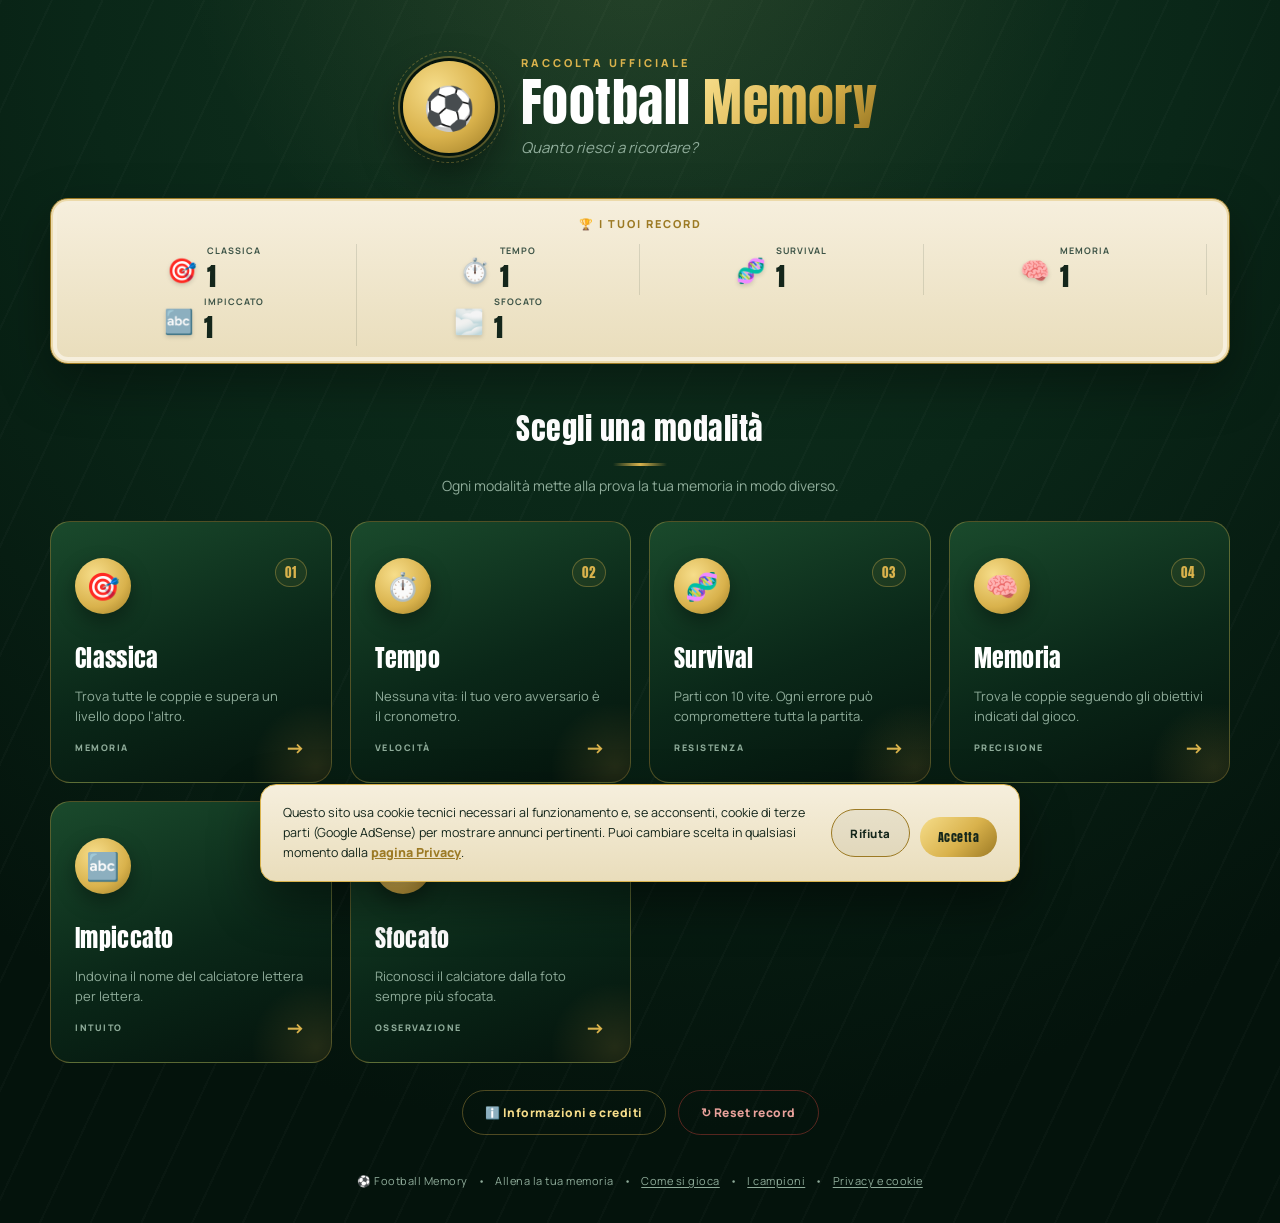
==== commit 2b263647: "Update index.html" ====
--- a/index.html
+++ b/index.html
@@ -24,9 +24,6 @@
         href="style.css"
     >
 
-    <script async src="https://pagead2.googlesyndication.com/pagead/js/adsbygoogle.js?client=ca-pub-7676236050925365"
-     crossorigin="anonymous"></script>
-
 </head>
 
 
@@ -126,6 +123,30 @@
 
                 </div>
 
+
+                <div class="record-item">
+
+                    <span>🔤</span>
+
+                    <div>
+                        <small>IMPICCATO</small>
+                        <strong id="hangmanRecord">1</strong>
+                    </div>
+
+                </div>
+
+
+                <div class="record-item">
+
+                    <span>🌫️</span>
+
+                    <div>
+                        <small>SFOCATO</small>
+                        <strong id="blurRecord">1</strong>
+                    </div>
+
+                </div>
+
             </div>
 
         </div>
@@ -298,6 +319,86 @@
 
                     <span>
                         PRECISIONE
+                    </span>
+
+                    <span>
+                        →
+                    </span>
+
+                </div>
+
+            </button>
+
+
+            <button
+                class="mode-card"
+                data-mode="hangman"
+            >
+
+                <div class="mode-card-top">
+
+                    <div class="mode-icon">
+                        🔤
+                    </div>
+
+                    <span>
+                        05
+                    </span>
+
+                </div>
+
+                <h3>
+                    Impiccato
+                </h3>
+
+                <p>
+                    Indovina il nome del calciatore lettera per lettera.
+                </p>
+
+                <div class="mode-card-bottom">
+
+                    <span>
+                        INTUITO
+                    </span>
+
+                    <span>
+                        →
+                    </span>
+
+                </div>
+
+            </button>
+
+
+            <button
+                class="mode-card"
+                data-mode="blur"
+            >
+
+                <div class="mode-card-top">
+
+                    <div class="mode-icon">
+                        🌫️
+                    </div>
+
+                    <span>
+                        06
+                    </span>
+
+                </div>
+
+                <h3>
+                    Sfocato
+                </h3>
+
+                <p>
+                    Riconosci il calciatore dalla foto sempre più sfocata.
+                </p>
+
+                <div class="mode-card-bottom">
+
+                    <span>
+                        OSSERVAZIONE
                     </span>
 
                     <span>
@@ -338,6 +439,10 @@
             <span>•</span>
             Allena la tua memoria
             <span>•</span>
+            <a href="come-si-gioca.html">Come si gioca</a>
+            <span>•</span>
+            <a href="campioni.html">I campioni</a>
+            <span>•</span>
             <a href="privacy.html">Privacy e cookie</a>
 
         </div>
@@ -585,6 +690,268 @@
     <!-- TAVOLO -->
 
     <div id="gameBoard"></div>
+
+
+</main>
+
+
+
+<!-- =========================
+     GIOCO — IMPICCATO
+========================= -->
+
+<main
+    id="hangmanGame"
+    class="hidden"
+>
+
+
+    <div class="game-topbar">
+
+
+        <button
+            id="hangmanBackButton"
+            class="back-button"
+        >
+            ← Menu
+        </button>
+
+
+        <div class="current-mode">
+
+            <span>
+                🔤
+            </span>
+
+            <div>
+
+                <small>
+                    MODALITÀ
+                </small>
+
+                <strong>
+                    Impiccato
+                </strong>
+
+            </div>
+
+        </div>
+
+
+        <div class="game-level">
+
+            <small>
+                LIVELLO
+            </small>
+
+            <strong id="hangmanLevel">
+                1
+            </strong>
+
+        </div>
+
+
+        <div class="game-score">
+
+            <small>
+                PUNTEGGIO
+            </small>
+
+            <strong id="hangmanScore">
+                0
+            </strong>
+
+        </div>
+
+
+    </div>
+
+
+
+    <div class="game-info hangman-info">
+
+
+        <div class="game-stat">
+
+            <span>
+                ❤️
+            </span>
+
+            <div>
+
+                <small>
+                    VITE
+                </small>
+
+                <strong id="hangmanLives">
+                    5
+                </strong>
+
+            </div>
+
+        </div>
+
+
+    </div>
+
+
+    </div>
+
+
+
+    <div id="hangmanMessage"></div>
+
+
+
+    <div class="hangman-photo-frame">
+
+        <img
+            id="hangmanPhoto"
+            src=""
+            alt="Calciatore da indovinare"
+        >
+
+    </div>
+
+
+
+    <div
+        id="hangmanWord"
+        class="hangman-word"
+    ></div>
+
+
+
+    <div
+        id="hangmanKeyboard"
+        class="hangman-keyboard"
+    ></div>
+
+
+</main>
+
+
+
+<!-- =========================
+     GIOCO — SFOCATO
+========================= -->
+
+<main
+    id="blurGame"
+    class="hidden"
+>
+
+
+    <div class="game-topbar">
+
+
+        <button
+            id="blurBackButton"
+            class="back-button"
+        >
+            ← Menu
+        </button>
+
+
+        <div class="current-mode">
+
+            <span>
+                🌫️
+            </span>
+
+            <div>
+
+                <small>
+                    MODALITÀ
+                </small>
+
+                <strong>
+                    Sfocato
+                </strong>
+
+            </div>
+
+        </div>
+
+
+        <div class="game-level">
+
+            <small>
+                LIVELLO
+            </small>
+
+            <strong id="blurLevel">
+                1
+            </strong>
+
+        </div>
+
+
+        <div class="game-score">
+
+            <small>
+                PUNTEGGIO
+            </small>
+
+            <strong id="blurScore">
+                0
+            </strong>
+
+        </div>
+
+
+    </div>
+
+
+
+    <div class="game-info blur-info">
+
+
+        <div class="game-stat">
+
+            <span>
+                ❤️
+            </span>
+
+            <div>
+
+                <small>
+                    VITE
+                </small>
+
+                <strong id="blurLives">
+                    5
+                </strong>
+
+            </div>
+
+        </div>
+
+
+    </div>
+
+
+
+    <div id="blurMessage"></div>
+
+
+
+    <div class="blur-photo-frame">
+
+        <img
+            id="blurPhoto"
+            src=""
+            alt="Calciatore da indovinare"
+        >
+
+    </div>
+
+
+
+    <div
+        id="blurOptions"
+        class="blur-options"
+    ></div>
 
 
 </main>
@@ -939,4 +1306,4 @@
 
 </body>
 
-</html>+</html>
--- a/style.css
+++ b/style.css
@@ -819,6 +819,24 @@
     font-size: 11px;
 
     letter-spacing: 0.5px;
+
+}
+
+
+.home-footer a {
+
+    color: var(--muted);
+
+    text-decoration: underline;
+
+    text-underline-offset: 2px;
+
+}
+
+
+.home-footer a:hover {
+
+    color: var(--gold-bright);
 
 }
 
@@ -2811,4 +2829,279 @@
 
     border-color: var(--ink);
 
-}+}
+
+
+
+/* =========================
+   PAGINE CONTENUTO LUNGHE
+   (guida, biografie)
+========================= */
+
+.content-page {
+
+    max-width: 820px;
+
+}
+
+
+.content-page h2 {
+
+    margin-top: 34px;
+
+}
+
+
+.content-page h2:first-of-type {
+
+    margin-top: 0;
+
+}
+
+
+.player-bios {
+
+    display: grid;
+
+    grid-template-columns: repeat(2, 1fr);
+
+    gap: 14px;
+
+    margin-top: 18px;
+
+}
+
+
+.player-bio {
+
+    padding: 14px 16px;
+
+    background: rgba(20, 38, 27, 0.04);
+
+    border-left: 3px solid var(--gold);
+
+    border-radius: 4px;
+
+}
+
+
+.player-bio h3 {
+
+    font-size: 14.5px;
+
+    margin-bottom: 6px;
+
+    color: var(--ink);
+
+}
+
+
+.player-bio p {
+
+    font-size: 12.5px;
+
+    line-height: 1.6;
+
+    margin-bottom: 0;
+
+}
+
+
+@media (max-width: 650px) {
+
+    .player-bios {
+
+        grid-template-columns: 1fr;
+
+    }
+
+}
+
+
+
+/* =========================
+   PAGINE CONTENUTO (guida, campioni)
+========================= */
+
+.content-page {
+
+    max-width: 820px;
+
+}
+
+
+.champions-intro {
+
+    max-width: 820px;
+
+    margin-bottom: 30px;
+
+}
+
+
+.champions-footer {
+
+    max-width: 820px;
+
+    text-align: center;
+
+    padding: 22px;
+
+}
+
+
+.champions-footer .legal-back {
+
+    margin-top: 0;
+
+}
+
+
+
+/* =========================
+   GRIGLIA CAMPIONI
+========================= */
+
+.champions-grid {
+
+    display: grid;
+
+    grid-template-columns: repeat(auto-fill, minmax(230px, 1fr));
+
+    gap: 18px;
+
+    max-width: 1160px;
+
+    margin: 0 auto 40px;
+
+}
+
+
+.champion-card {
+
+    background:
+        linear-gradient(
+            180deg,
+            var(--cream),
+            var(--cream-dark)
+        );
+
+    border: 1.5px solid var(--gold-line);
+
+    border-radius: 16px;
+
+    padding: 16px;
+
+    box-shadow:
+        0 14px 34px rgba(0, 0, 0, 0.28);
+
+    transition:
+        transform 0.25s ease,
+        border-color 0.25s ease;
+
+}
+
+
+.champion-card:hover {
+
+    transform: translateY(-4px);
+
+    border-color: var(--gold);
+
+}
+
+
+.champion-photo {
+
+    width: 100%;
+
+    aspect-ratio: 1 / 1;
+
+    border-radius: 12px;
+
+    overflow: hidden;
+
+    margin-bottom: 12px;
+
+    background:
+        linear-gradient(
+            180deg,
+            #2a2a2a,
+            #111
+        );
+
+    border: 2px solid var(--gold-line);
+
+}
+
+
+.champion-photo img {
+
+    width: 100%;
+
+    height: 100%;
+
+    object-fit: cover;
+
+    object-position: center 15%;
+
+    display: block;
+
+}
+
+
+.champion-card h3 {
+
+    font-size: 17px;
+
+    color: var(--ink);
+
+    margin-bottom: 8px;
+
+}
+
+
+.champion-card p {
+
+    font-size: 12.5px;
+
+    line-height: 1.6;
+
+    color: var(--ink-soft);
+
+}
+
+
+
+@media (max-width: 650px) {
+
+    .champions-grid {
+
+        grid-template-columns: repeat(auto-fill, minmax(150px, 1fr));
+
+        gap: 12px;
+
+    }
+
+
+    .champion-card {
+
+        padding: 12px;
+
+    }
+
+
+    .champion-card h3 {
+
+        font-size: 14px;
+
+    }
+
+
+    .champion-card p {
+
+        font-size: 11.5px;
+
+    }
+
+}
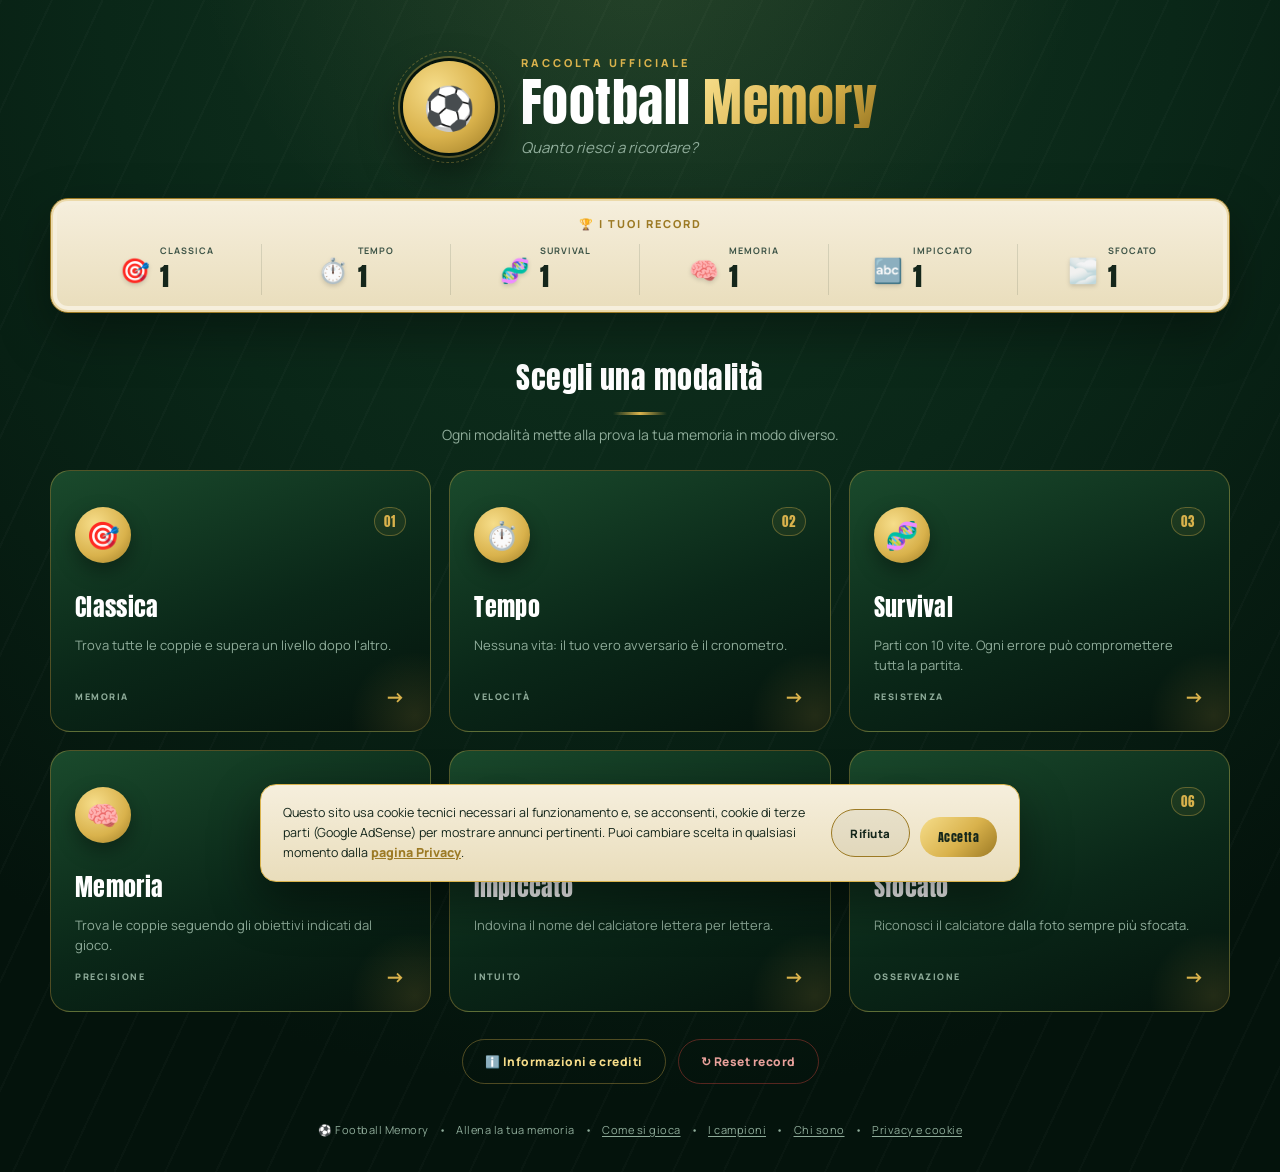
==== commit 82e6b6ec: "Update index.html" ====
--- a/index.html
+++ b/index.html
@@ -443,6 +443,8 @@
             <span>•</span>
             <a href="campioni.html">I campioni</a>
             <span>•</span>
+            <a href="chi-siamo.html">Chi sono</a>
+            <span>•</span>
             <a href="privacy.html">Privacy e cookie</a>
 
         </div>
--- a/style.css
+++ b/style.css
@@ -334,7 +334,7 @@
     display: grid;
 
     grid-template-columns:
-        repeat(4, 1fr);
+        repeat(6, 1fr);
 
 }
 
@@ -464,7 +464,7 @@
     display: grid;
 
     grid-template-columns:
-        repeat(4, 1fr);
+        repeat(3, 1fr);
 
     gap: 18px;
 
@@ -2435,14 +2435,14 @@
     }
 
 
-    .record-item:nth-child(2) {
+    .record-item:nth-child(even) {
 
         border-right: none;
 
     }
 
 
-    .record-item:nth-child(3) {
+    .record-item:nth-child(odd) {
 
         border-right: 1.5px solid var(--cream-line);
 
@@ -3105,3 +3105,446 @@
     }
 
 }
+
+
+
+/* =========================
+   IMPICCATO
+========================= */
+
+.hangman-info {
+
+    grid-template-columns: 1fr;
+
+    max-width: 220px;
+
+    margin-left: auto;
+
+    margin-right: auto;
+
+}
+
+
+.hangman-photo-frame {
+
+    width: 160px;
+
+    height: 160px;
+
+    margin: 20px auto;
+
+    border-radius: 50%;
+
+    overflow: hidden;
+
+    display: flex;
+
+    justify-content: center;
+
+    align-items: center;
+
+    background:
+        radial-gradient(
+            circle at 35% 30%,
+            var(--gold-bright),
+            var(--gold) 60%,
+            var(--gold-deep) 100%
+        );
+
+    border: 3px solid var(--pitch-black);
+
+    box-shadow:
+        0 0 0 4px var(--gold-line),
+        0 14px 34px rgba(0, 0, 0, 0.4);
+
+    font-size: 60px;
+
+}
+
+
+.hangman-photo-frame::before {
+
+    content: "⚽";
+
+}
+
+
+.hangman-photo-frame.revealed {
+
+    background: var(--ink);
+
+}
+
+
+.hangman-photo-frame.revealed::before {
+
+    content: "";
+
+}
+
+
+.hangman-photo-frame img {
+
+    width: 100%;
+
+    height: 100%;
+
+    object-fit: cover;
+
+    object-position: center 15%;
+
+    display: none;
+
+}
+
+
+.hangman-photo-frame.revealed img {
+
+    display: block;
+
+}
+
+
+.hangman-word {
+
+    display: flex;
+
+    flex-wrap: wrap;
+
+    justify-content: center;
+
+    gap: 8px;
+
+    margin: 24px auto;
+
+    max-width: 700px;
+
+}
+
+
+.hangman-letter {
+
+    min-width: 30px;
+
+    text-align: center;
+
+    font-family: 'Anton', sans-serif;
+
+    font-size: 26px;
+
+    letter-spacing: 1px;
+
+    padding-bottom: 4px;
+
+    border-bottom: 3px solid var(--gold-line);
+
+    color: var(--white);
+
+}
+
+
+.hangman-letter.hangman-fixed {
+
+    border-bottom-color: transparent;
+
+    color: var(--muted);
+
+}
+
+
+.hangman-letter.hangman-revealed {
+
+    border-bottom-color: var(--gold);
+
+    color: var(--gold-bright);
+
+}
+
+
+.hangman-keyboard {
+
+    display: flex;
+
+    flex-wrap: wrap;
+
+    justify-content: center;
+
+    gap: 8px;
+
+    max-width: 620px;
+
+    margin: 0 auto 40px;
+
+}
+
+
+.hangman-key {
+
+    width: 40px;
+
+    height: 44px;
+
+    border-radius: 8px;
+
+    background:
+        linear-gradient(
+            180deg,
+            var(--cream),
+            var(--cream-dark)
+        );
+
+    color: var(--ink);
+
+    font-family: 'Anton', sans-serif;
+
+    font-size: 16px;
+
+    border: 1.5px solid var(--gold-line);
+
+    transition: 0.15s;
+
+}
+
+
+.hangman-key:hover:not(:disabled) {
+
+    transform: translateY(-2px);
+
+    border-color: var(--gold);
+
+}
+
+
+.hangman-key.correct {
+
+    background: var(--gold);
+
+    color: var(--ink);
+
+    opacity: 0.55;
+
+}
+
+
+.hangman-key.wrong {
+
+    background: var(--pitch-black);
+
+    color: var(--muted);
+
+    opacity: 0.55;
+
+}
+
+
+#hangmanMessage {
+
+    min-height: 26px;
+
+    text-align: center;
+
+    color: var(--gold-bright);
+
+    font-size: 13px;
+
+    font-weight: 800;
+
+    padding: 5px;
+
+}
+
+
+
+/* =========================
+   SFOCATO
+========================= */
+
+.blur-info {
+
+    grid-template-columns: 1fr;
+
+    max-width: 220px;
+
+    margin-left: auto;
+
+    margin-right: auto;
+
+}
+
+
+.blur-photo-frame {
+
+    width: 230px;
+
+    height: 230px;
+
+    margin: 22px auto;
+
+    border-radius: 20px;
+
+    overflow: hidden;
+
+    border: 3px solid var(--gold);
+
+    box-shadow:
+        0 18px 40px rgba(0, 0, 0, 0.45);
+
+    background: var(--ink);
+
+}
+
+
+.blur-photo-frame img {
+
+    width: 100%;
+
+    height: 100%;
+
+    object-fit: cover;
+
+    object-position: center 15%;
+
+    display: block;
+
+    transition: filter 0.4s ease;
+
+}
+
+
+.blur-options {
+
+    display: grid;
+
+    grid-template-columns: repeat(2, 1fr);
+
+    gap: 12px;
+
+    max-width: 560px;
+
+    margin: 0 auto 40px;
+
+}
+
+
+.blur-option {
+
+    padding: 16px;
+
+    border-radius: 12px;
+
+    background:
+        linear-gradient(
+            180deg,
+            var(--cream),
+            var(--cream-dark)
+        );
+
+    color: var(--ink);
+
+    font-weight: 800;
+
+    font-size: 14px;
+
+    border: 1.5px solid var(--gold-line);
+
+    transition: 0.2s;
+
+}
+
+
+.blur-option:hover:not(:disabled) {
+
+    transform: translateY(-2px);
+
+    border-color: var(--gold);
+
+}
+
+
+.blur-option.correct {
+
+    background: var(--gold);
+
+    box-shadow: 0 0 0 3px var(--gold-bright);
+
+}
+
+
+.blur-option.wrong {
+
+    background: var(--pitch-black);
+
+    color: var(--muted);
+
+    opacity: 0.6;
+
+}
+
+
+#blurMessage {
+
+    min-height: 26px;
+
+    text-align: center;
+
+    color: var(--gold-bright);
+
+    font-size: 13px;
+
+    font-weight: 800;
+
+    padding: 5px;
+
+}
+
+
+
+@media (max-width: 650px) {
+
+    .hangman-photo-frame {
+
+        width: 120px;
+
+        height: 120px;
+
+        font-size: 44px;
+
+    }
+
+
+    .hangman-letter {
+
+        font-size: 20px;
+
+        min-width: 22px;
+
+    }
+
+
+    .hangman-key {
+
+        width: 32px;
+
+        height: 38px;
+
+        font-size: 13px;
+
+    }
+
+
+    .blur-photo-frame {
+
+        width: 180px;
+
+        height: 180px;
+
+    }
+
+
+    .blur-options {
+
+        grid-template-columns: 1fr;
+
+    }
+
+}
